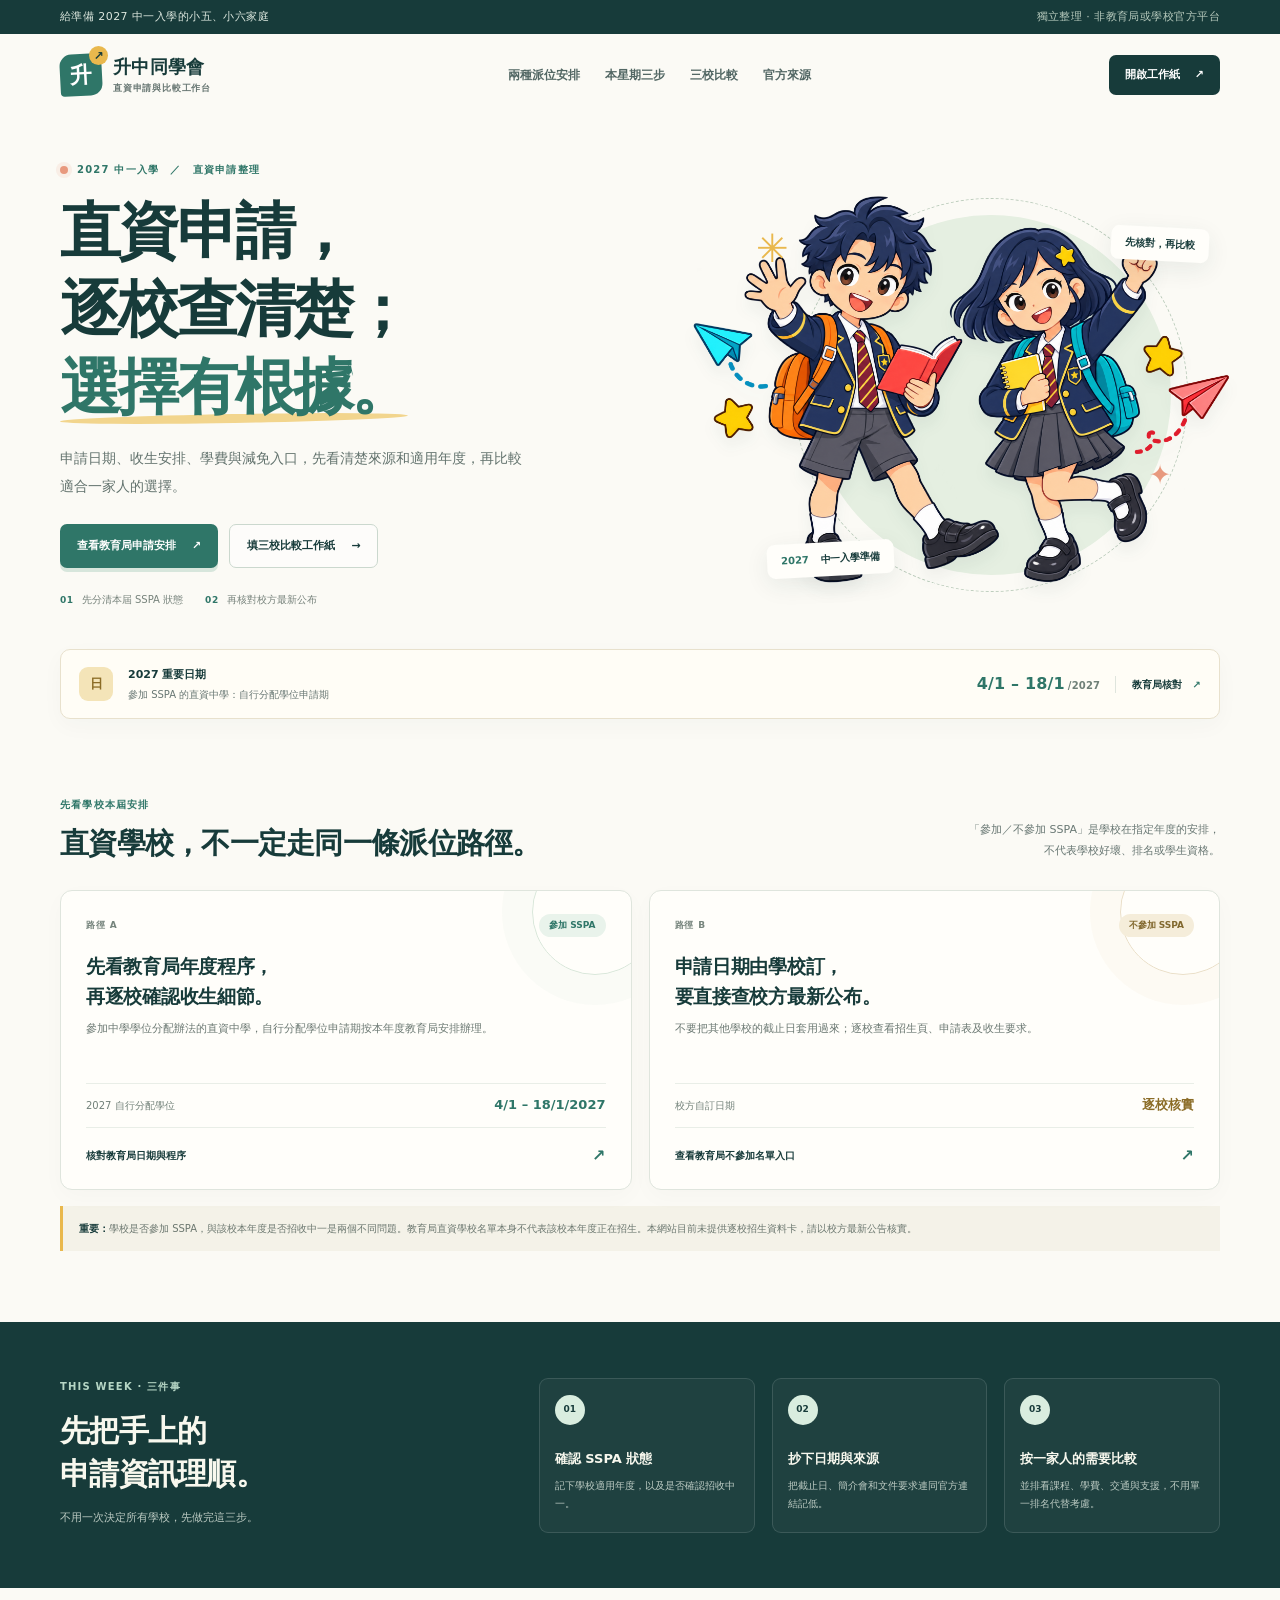
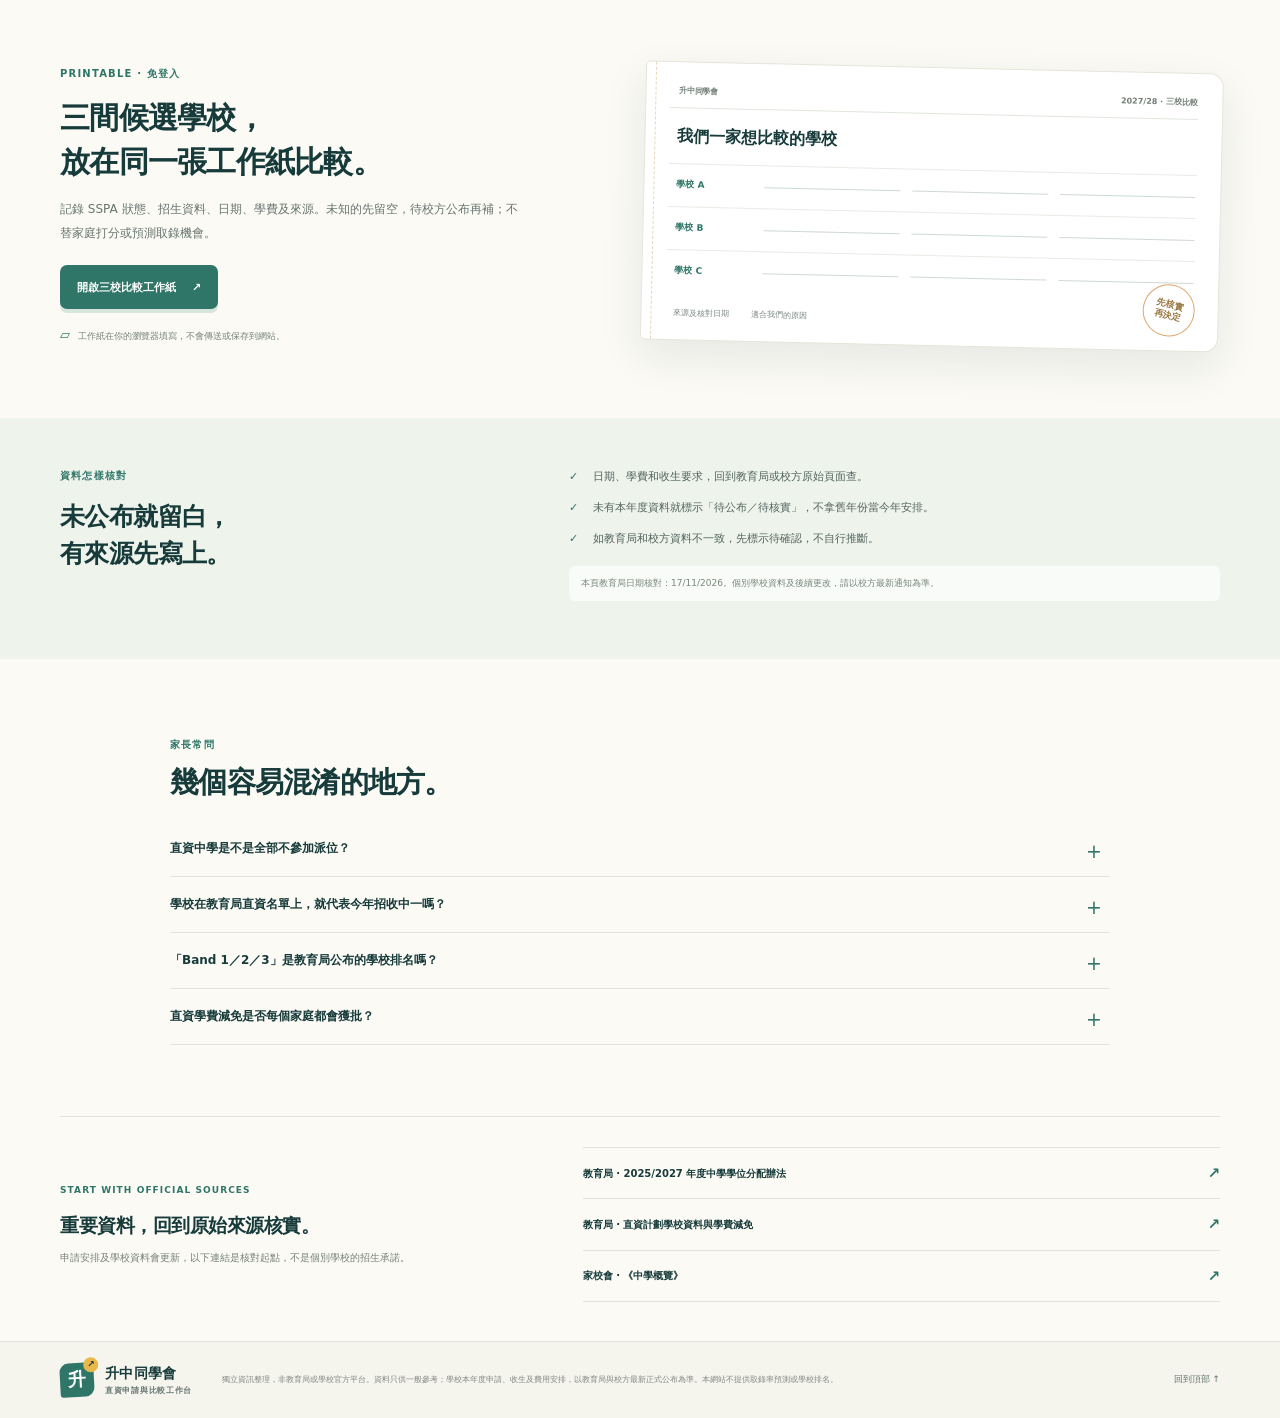
==== index.html @ 9f831167 "Launch DSS-focused secondary school hub" ====
<!doctype html>
<html lang="zh-Hant-HK">
<head>
  <meta charset="utf-8">
  <meta name="viewport" content="width=device-width, initial-scale=1">
  <meta name="theme-color" content="#173b3a">
  <meta name="description" content="整理 2027 中一直資申請安排，分清參加與不參加 SSPA 的學校，核對日期、收生及學費來源，再用三校比較工作紙整理一家人的選擇。">
  <meta property="og:title" content="2027 直資中一申請與比較｜升中同學會">
  <meta property="og:description" content="直資申請有次序，升中選擇有根據。先分清本屆派位安排，再逐校核對官方資料。">
  <meta property="og:type" content="website">
  <title>2027 直資中一申請｜日期與選校比較｜升中同學會</title>
  <link rel="icon" href="favicon.svg" type="image/svg+xml">
  <link rel="stylesheet" href="style.css">
  <script src="app.js" defer></script>
</head>
<body>
  <a class="skip-link" href="#main">跳至主要內容</a>
  <div class="topline"><div class="wrap topline-inner"><span>給準備 2027 中一入學的小五、小六家庭</span><span>獨立整理 · 非教育局或學校官方平台</span></div></div>
  <header class="site-header wrap">
    <a class="brand" href="#top" aria-label="升中同學會首頁">
      <span class="brand-mark" aria-hidden="true">升<span>↗</span></span>
      <span class="brand-name">升中同學會<small>直資申請與比較工作台</small></span>
    </a>
    <nav class="main-nav" aria-label="主要導覽">
      <a href="#routes">兩種派位安排</a>
      <a href="#checklist">本星期三步</a>
      <a href="#worksheet">三校比較</a>
      <a href="#sources">官方來源</a>
    </nav>
    <a class="header-cta" href="worksheet.html">開啟工作紙 <span aria-hidden="true">↗</span></a>
  </header>

  <main id="main">
    <section class="hero wrap" id="top">
      <div class="hero-copy">
        <p class="eyebrow"><span class="eyebrow-dot"></span>2027 中一入學　／　直資申請整理</p>
        <h1>直資申請，<br>逐校查清楚；<br><em>選擇有根據。</em></h1>
        <p class="hero-lead">申請日期、收生安排、學費與減免入口，先看清楚來源和適用年度，再比較適合一家人的選擇。</p>
        <div class="hero-actions">
          <a class="button button-primary" href="https://www.edb.gov.hk/tc/edu-system/primary-secondary/spa-systems/secondary-spa/general-info/index.html" target="_blank" rel="noopener noreferrer">查看教育局申請安排 <span aria-hidden="true">↗</span></a>
          <a class="button button-quiet" href="worksheet.html">填三校比較工作紙 <span aria-hidden="true">→</span></a>
        </div>
        <div class="hero-proof"><span><b>01</b> 先分清本屆 SSPA 狀態</span><span><b>02</b> 再核對校方最新公布</span></div>
      </div>
      <div class="hero-art" aria-label="升中同學會吉祥物小朗與小晴插畫">
        <div class="art-disc"></div><span class="art-star star-a" aria-hidden="true">✳</span><span class="art-star star-b" aria-hidden="true">✦</span>
        <div class="art-note note-top">先核對，再比較</div>
        <img src="mascots.png" alt="升中同學會吉祥物小朗與小晴，背着書包一起出發。" width="2304" height="1536" fetchpriority="high">
        <div class="art-note note-bottom"><span>2027</span> 中一入學準備</div>
      </div>
    </section>

    <section class="deadline-bar wrap" aria-label="2027 年自行分配學位申請日期">
      <div class="deadline-icon" aria-hidden="true">日</div>
      <div class="deadline-copy"><strong>2027 重要日期</strong><span>參加 SSPA 的直資中學：自行分配學位申請期</span></div>
      <div class="deadline-date">4/1 – 18/1<span>/2027</span></div>
      <a href="https://www.edb.gov.hk/tc/edu-system/primary-secondary/spa-systems/secondary-spa/general-info/index.html" target="_blank" rel="noopener noreferrer" aria-label="到教育局核對 2027 年申請日期">教育局核對 <b aria-hidden="true">↗</b></a>
    </section>

    <section class="section wrap route-section" id="routes">
      <div class="section-head">
        <div><p class="eyebrow">先看學校本屆安排</p><h2>直資學校，<br class="mobile-only">不一定走同一條派位路徑。</h2></div>
        <p class="head-note">「參加／不參加 SSPA」是學校在指定年度的安排，<br class="desktop-only">不代表學校好壞、排名或學生資格。</p>
      </div>
      <div class="route-grid">
        <article class="route-card route-participating">
          <div class="route-card-top"><span class="route-number">路徑 A</span><span class="status-pill">參加 SSPA</span></div>
          <h3>先看教育局年度程序，<br>再逐校確認收生細節。</h3>
          <p>參加中學學位分配辦法的直資中學，自行分配學位申請期按本年度教育局安排辦理。</p>
          <div class="route-date"><span>2027 自行分配學位</span><strong>4/1 – 18/1/2027</strong></div>
          <a class="card-link" href="https://www.edb.gov.hk/tc/edu-system/primary-secondary/spa-systems/secondary-spa/general-info/index.html" target="_blank" rel="noopener noreferrer">核對教育局日期與程序 <span aria-hidden="true">↗</span></a>
        </article>
        <article class="route-card route-independent">
          <div class="route-card-top"><span class="route-number">路徑 B</span><span class="status-pill">不參加 SSPA</span></div>
          <h3>申請日期由學校訂，<br>要直接查校方最新公布。</h3>
          <p>不要把其他學校的截止日套用過來；逐校查看招生頁、申請表及收生要求。</p>
          <div class="route-date"><span>校方自訂日期</span><strong>逐校核實</strong></div>
          <a class="card-link" href="https://www.edb.gov.hk/tc/edu-system/primary-secondary/spa-systems/secondary-spa/general-info/index.html" target="_blank" rel="noopener noreferrer">查看教育局不參加名單入口 <span aria-hidden="true">↗</span></a>
        </article>
      </div>
      <p class="scope-note"><strong>重要：</strong>學校是否參加 SSPA，與該校本年度是否招收中一是兩個不同問題。教育局直資學校名單本身不代表該校本年度正在招生。本網站目前未提供逐校招生資料卡，請以校方最新公告核實。</p>
    </section>

    <section class="steps-band" id="checklist">
      <div class="wrap steps-content">
        <div class="steps-intro"><p class="eyebrow eyebrow-light">THIS WEEK · 三件事</p><h2>先把手上的<br>申請資訊理順。</h2><p>不用一次決定所有學校，先做完這三步。</p></div>
        <ol class="step-list">
          <li><span>01</span><div><h3>確認 SSPA 狀態</h3><p>記下學校適用年度，以及是否確認招收中一。</p></div></li>
          <li><span>02</span><div><h3>抄下日期與來源</h3><p>把截止日、簡介會和文件要求連同官方連結記低。</p></div></li>
          <li><span>03</span><div><h3>按一家人的需要比較</h3><p>並排看課程、學費、交通與支援，不用單一排名代替考慮。</p></div></li>
        </ol>
      </div>
    </section>

    <section class="section wrap worksheet-section" id="worksheet">
      <div class="worksheet-copy"><p class="eyebrow">PRINTABLE · 免登入</p><h2>三間候選學校，<br>放在同一張工作紙比較。</h2><p>記錄 SSPA 狀態、招生資料、日期、學費及來源。未知的先留空，待校方公布再補；不替家庭打分或預測取錄機會。</p><a class="button button-primary" href="worksheet.html">開啟三校比較工作紙 <span aria-hidden="true">↗</span></a><p class="privacy-note"><span aria-hidden="true">▱</span> 工作紙在你的瀏覽器填寫，不會傳送或保存到網站。</p></div>
      <div class="worksheet-preview" aria-hidden="true">
        <div class="paper-head"><span>升中同學會</span><span>2027/28 · 三校比較</span></div>
        <div class="paper-title">我們一家想比較的學校</div>
        <div class="paper-row"><span>學校 A</span><i></i><i></i><i></i></div>
        <div class="paper-row"><span>學校 B</span><i></i><i></i><i></i></div>
        <div class="paper-row"><span>學校 C</span><i></i><i></i><i></i></div>
        <div class="paper-foot"><span>來源及核對日期</span><span>適合我們的原因</span></div>
        <span class="paper-stamp">先核實<br>再決定</span>
      </div>
    </section>

    <section class="verification-section">
      <div class="wrap verification-grid">
        <div><p class="eyebrow">資料怎樣核對</p><h2>未公布就留白，<br>有來源先寫上。</h2></div>
        <div class="verification-points">
          <p><span>✓</span> 日期、學費和收生要求，回到教育局或校方原始頁面查。</p>
          <p><span>✓</span> 未有本年度資料就標示「待公布／待核實」，不拿舊年份當今年安排。</p>
          <p><span>✓</span> 如教育局和校方資料不一致，先標示待確認，不自行推斷。</p>
          <p class="verified-date">本頁教育局日期核對：17/11/2026。個別學校資料及後續更改，請以校方最新通知為準。</p>
        </div>
      </div>
    </section>

    <section class="section wrap faq-section" id="faq">
      <div class="section-head"><div><p class="eyebrow">家長常問</p><h2>幾個容易混淆的地方。</h2></div></div>
      <div class="faq-list">
        <details><summary>直資中學是不是全部不參加派位？</summary><p>不是。直資中學可以參加或不參加中學學位分配辦法（SSPA）。要按指定年度教育局名單及學校公告逐校確認。</p></details>
        <details><summary>學校在教育局直資名單上，就代表今年招收中一嗎？</summary><p>不代表。學校是否提供本年度中一學額、是否正在招生，須另外查閱校方本年度公布。</p></details>
        <details><summary>「Band 1／2／3」是教育局公布的學校排名嗎？</summary><p>不是官方學校排名；坊間學校 Banding 亦不可與學生在派位機制內的組別混為一談。比較時可按課程、家庭需要、學費、地點及支援等條件逐項看。</p></details>
        <details><summary>直資學費減免是否每個家庭都會獲批？</summary><p>教育局要求直資學校設立學費減免和獎助學金計劃，但申請資格及校方程序各有不同。請查閱個別學校的最新計劃資料；本網站不推斷任何家庭的批核結果。</p></details>
      </div>
    </section>

    <section class="source-section wrap" id="sources">
      <div><p class="eyebrow">START WITH OFFICIAL SOURCES</p><h2>重要資料，回到原始來源核實。</h2><p>申請安排及學校資料會更新，以下連結是核對起點，不是個別學校的招生承諾。</p></div>
      <div class="source-links">
        <a href="https://www.edb.gov.hk/tc/edu-system/primary-secondary/spa-systems/secondary-spa/general-info/index.html" target="_blank" rel="noopener noreferrer"><span>教育局 · 2025/2027 年度中學學位分配辦法</span><b aria-hidden="true">↗</b></a>
        <a href="https://www.edb.gov.hk/tc/edu-system/primary-secondary/applicable-to-primary-secondary/direct-subsidy-scheme/info-sch.html" target="_blank" rel="noopener noreferrer"><span>教育局 · 直資計劃學校資料與學費減免</span><b aria-hidden="true">↗</b></a>
        <a href="https://www.chsc.hk/secondary/" target="_blank" rel="noopener noreferrer"><span>家校會 · 《中學概覽》</span><b aria-hidden="true">↗</b></a>
      </div>
    </section>
  </main>

  <footer class="site-footer">
    <div class="wrap footer-inner">
      <a class="brand footer-brand" href="#top"><span class="brand-mark" aria-hidden="true">升<span>↗</span></span><span class="brand-name">升中同學會<small>直資申請與比較工作台</small></span></a>
      <p>獨立資訊整理，非教育局或學校官方平台。資料只供一般參考；學校本年度申請、收生及費用安排，以教育局與校方最新正式公布為準。本網站不提供取錄率預測或學校排名。</p>
      <a class="back-top" href="#top">回到頂部 ↑</a>
    </div>
  </footer>
</body>
</html>
---- style.css ----
@charset "UTF-8";
:root{--ink:#173b3a;--ink-2:#264b48;--jade:#2f7668;--jade-dark:#245f55;--mint:#e8f1e9;--cream:#fbfaf5;--paper:#fffefa;--gold:#e9b84d;--muted:#687773;--line:#dfe5dd;--rose:#e8997e;--shadow:0 16px 44px rgba(23,59,58,.09)}
*{box-sizing:border-box}html{scroll-behavior:smooth;scroll-padding-top:22px}body{margin:0;background:var(--cream);color:var(--ink);font-family:system-ui,-apple-system,"Noto Sans TC","Noto Sans HK","PingFang TC","Microsoft JhengHei",sans-serif;font-size:15px;line-height:1.75}a{color:inherit;text-decoration:none}button,input,textarea{font:inherit}a:focus-visible,button:focus-visible,input:focus-visible,textarea:focus-visible,summary:focus-visible{outline:3px solid var(--gold);outline-offset:4px}.wrap{width:min(1160px,calc(100% - 56px));margin-inline:auto}.skip-link{position:absolute;z-index:10;top:-70px;left:12px;padding:9px 13px;background:var(--ink);color:white;border-radius:6px}.skip-link:focus{top:10px}.topline{background:var(--ink);color:#dce7de;font-size:11px;letter-spacing:.04em}.topline-inner{min-height:34px;display:flex;align-items:center;justify-content:space-between;gap:12px}.topline-inner span:last-child{color:#b6c9bc}.site-header{height:82px;display:flex;align-items:center;justify-content:space-between;gap:26px}.brand{display:flex;align-items:center;gap:11px;flex:none}.brand-mark{position:relative;display:grid;place-items:center;width:42px;height:42px;border-radius:12px 12px 12px 4px;background:var(--jade);color:#fff;font-size:22px;font-weight:900;transform:rotate(-3deg)}.brand-mark>span{position:absolute;top:-7px;right:-7px;width:19px;height:19px;display:grid;place-items:center;background:var(--gold);border-radius:50%;font-size:12px;color:var(--ink);transform:rotate(3deg)}.brand-name{font-size:18px;line-height:1.3;font-weight:850;letter-spacing:.02em}.brand-name small{display:block;font-size:9px;letter-spacing:.09em;color:var(--muted);font-weight:600;margin-top:4px}.main-nav{display:flex;align-items:center;gap:25px;font-size:12px;font-weight:600;color:#526764}.main-nav a:hover,.source-links a:hover{color:var(--jade)}.header-cta{display:inline-flex;align-items:center;gap:15px;background:var(--ink);color:#fff;padding:10px 16px;border-radius:7px;font-size:11px;font-weight:700;white-space:nowrap}.header-cta:hover{background:var(--jade-dark)}
.hero{display:grid;grid-template-columns:1.04fr .96fr;align-items:center;gap:36px;padding-top:45px;padding-bottom:33px;min-height:464px}.eyebrow{margin:0 0 13px;color:var(--jade);font-size:10px;font-weight:800;letter-spacing:.12em;text-transform:uppercase}.hero .eyebrow{display:flex;align-items:center;gap:9px}.eyebrow-dot{width:8px;height:8px;border-radius:50%;background:var(--rose);box-shadow:0 0 0 4px #e8997e20}.hero h1{font-size:clamp(42px,5.1vw,61px);font-weight:900;letter-spacing:-.045em;line-height:1.28;margin:0 0 18px}.hero h1 em{position:relative;font-style:normal;color:var(--jade)}.hero h1 em:after{content:"";position:absolute;z-index:-1;left:0;right:2px;bottom:-1px;height:9px;background:#f2d58d;border-radius:50%;transform:rotate(-1deg)}.hero-lead{max-width:465px;font-size:14px;color:#63736e;line-height:2;margin:0 0 24px}.hero-actions{display:flex;align-items:center;gap:11px;flex-wrap:wrap}.button{display:inline-flex;align-items:center;justify-content:center;gap:16px;min-height:44px;padding:11px 17px;border-radius:7px;font-size:11px;font-weight:750;transition:transform .18s,background .18s}.button:hover{transform:translateY(-2px)}.button-primary{background:var(--jade);color:white;box-shadow:0 4px 0 #d7e6dc}.button-primary:hover{background:var(--jade-dark)}.button-quiet{border:1px solid #cbd8ce;background:#ffffff8c;color:var(--ink)}.hero-proof{display:flex;gap:22px;margin-top:23px;color:#76827b;font-size:10px}.hero-proof b{color:var(--jade);font-size:9px;letter-spacing:.06em;margin-right:5px}.hero-art{position:relative;display:grid;place-items:center;min-width:0;min-height:365px;isolation:isolate}.hero-art img{position:relative;z-index:1;width:112%;max-width:590px;height:auto;margin-top:12px;filter:drop-shadow(0 10px 7px #173b3a0d)}.art-disc{position:absolute;z-index:-1;width:min(82%,360px);aspect-ratio:1;border-radius:50%;background:#e5efe1;right:9%;top:8%}.art-disc:after{content:"";position:absolute;inset:-17px;border:1px dashed #bdcdbd;border-radius:50%;transform:rotate(16deg)}.art-star{position:absolute;color:var(--gold);z-index:2}.star-a{font-size:39px;top:8%;left:14%}.star-b{font-size:27px;right:9%;bottom:22%;color:var(--rose)}.art-note{position:absolute;z-index:2;padding:8px 14px;border-radius:8px;background:#fffefa;box-shadow:0 7px 24px #193d3915;font-size:10px;font-weight:750;white-space:nowrap}.note-top{top:11%;right:2%;transform:rotate(3deg)}.note-bottom{bottom:3%;left:16%;transform:rotate(-3deg)}.note-bottom span{color:var(--jade);margin-right:8px}
.deadline-bar{display:flex;align-items:center;gap:15px;padding:15px 18px;margin-top:8px;border:1px solid #e8e1cd;border-radius:10px;background:#fffdf6;box-shadow:0 7px 22px #173b3a08}.deadline-icon{width:34px;height:34px;display:grid;place-items:center;flex:none;border-radius:9px;background:#f4e4b8;color:#8b6c26;font-size:13px;font-weight:900}.deadline-copy{display:flex;flex-direction:column;gap:1px;flex:1}.deadline-copy strong{font-size:11px}.deadline-copy span{font-size:10px;color:var(--muted)}.deadline-date{font-size:16px;font-weight:850;letter-spacing:.01em;white-space:nowrap;color:var(--jade)}.deadline-date span{font-size:10px;margin-left:3px;color:#708078}.deadline-bar>a{font-size:10px;font-weight:700;white-space:nowrap;border-left:1px solid var(--line);padding-left:16px}.deadline-bar>a b{color:var(--jade);margin-left:7px}
.section{padding-top:77px;padding-bottom:71px}.section-head{display:flex;justify-content:space-between;align-items:end;gap:24px;margin-bottom:25px}.section-head .eyebrow{margin-bottom:8px}h2{font-size:29px;line-height:1.48;letter-spacing:-.025em;margin:0;font-weight:850}.head-note{margin:0 0 3px;font-size:11px;line-height:1.9;color:var(--muted);text-align:right}.mobile-only{display:none}.route-grid{display:grid;grid-template-columns:1fr 1fr;gap:17px}.route-card{position:relative;overflow:hidden;padding:23px 25px 19px;border:1px solid var(--line);border-radius:12px;background:var(--paper);box-shadow:0 7px 23px #173b3a06}.route-card:before{position:absolute;content:"";width:124px;height:124px;border:1px solid #d9e7da;border-radius:50%;right:-27px;top:-42px;box-shadow:0 0 0 15px #fff0,0 0 0 30px #e6efe733}.route-independent:before{border-color:#eadfc8;box-shadow:0 0 0 15px #fff0,0 0 0 30px #f4ead733}.route-card-top{position:relative;display:flex;align-items:center;justify-content:space-between;gap:10px;margin-bottom:15px}.route-number{font-size:9px;font-weight:800;letter-spacing:.1em;color:#76847c;text-transform:uppercase}.status-pill{padding:4px 10px;border-radius:30px;background:#e9f3eb;color:var(--jade);font-size:9px;font-weight:800}.route-independent .status-pill{background:#f5edda;color:#82692f}.route-card h3{position:relative;font-size:19px;line-height:1.55;letter-spacing:-.015em;margin:0 0 8px}.route-card>p{position:relative;max-width:430px;min-height:48px;color:#6c7973;font-size:11px;line-height:1.9;margin:0 0 16px}.route-date{display:flex;align-items:center;justify-content:space-between;gap:12px;padding:10px 0;border-top:1px solid #e9eee7;border-bottom:1px solid #e9eee7}.route-date span{font-size:10px;color:#718078}.route-date strong{font-size:13px;color:var(--jade)}.route-independent .route-date strong{color:#8b6c26}.card-link{display:flex;align-items:center;justify-content:space-between;gap:12px;padding-top:14px;font-size:10px;font-weight:750}.card-link span{font-size:16px;color:var(--jade)}.scope-note{padding:13px 16px;margin:16px 0 0;border-left:3px solid var(--gold);background:#f4f2e8;color:#6b776f;font-size:10px;line-height:1.9}.scope-note strong{color:var(--ink)}
.steps-band{background:var(--ink);color:#f8f8ee}.steps-content{display:grid;grid-template-columns:.75fr 1.25fr;gap:70px;padding-top:56px;padding-bottom:55px}.eyebrow-light{color:#b6d6c5}.steps-intro h2{font-size:30px;line-height:1.45}.steps-intro>p:last-child{font-size:11px;color:#bdcbc3;margin:12px 0 0}.step-list{list-style:none;margin:0;padding:0;display:grid;grid-template-columns:repeat(3,1fr);gap:17px}.step-list li{display:flex;flex-direction:column;gap:23px;min-height:155px;padding:16px 15px;border:1px solid #ffffff20;border-radius:9px;background:#ffffff09}.step-list li>span{display:grid;place-items:center;width:30px;height:30px;border-radius:50%;background:#d9eddf;color:var(--ink);font-size:9px;font-weight:900}.step-list h3{font-size:13px;margin:0 0 6px}.step-list p{font-size:10px;line-height:1.85;color:#bdcbc3;margin:0}
.worksheet-section{display:grid;grid-template-columns:.95fr 1.05fr;align-items:center;gap:60px}.worksheet-copy h2{font-size:30px;margin-bottom:13px}.worksheet-copy>p:not(.eyebrow):not(.privacy-note){max-width:460px;color:#677570;font-size:12px;line-height:2;margin:0 0 20px}.privacy-note{margin:15px 0 0;font-size:9px;color:#74827a}.privacy-note span{color:var(--jade);font-size:13px;margin-right:5px}.worksheet-preview{position:relative;min-height:277px;padding:22px 24px 19px;background:#fff;border:1px solid #e5e6da;border-radius:5px 14px 14px 5px;box-shadow:var(--shadow);transform:rotate(1.3deg)}.worksheet-preview:before{content:"";position:absolute;left:9px;top:0;bottom:0;border-left:1px dashed #e6d7bb}.paper-head{display:flex;justify-content:space-between;border-bottom:1px solid #dfe7dd;padding:0 0 9px 8px;color:#728078;font-size:8px;font-weight:750}.paper-title{padding:14px 0 13px 8px;font-size:16px;font-weight:850}.paper-row{display:grid;grid-template-columns:76px 1fr 1fr 1fr;gap:12px;align-items:center;min-height:43px;border-top:1px solid #e9ece5;padding-left:8px}.paper-row span{font-size:9px;font-weight:750;color:var(--jade)}.paper-row i{height:1px;background:#cfd9d1}.paper-foot{display:flex;gap:22px;padding:14px 0 0 8px;color:#7d8982;font-size:8px}.paper-stamp{position:absolute;right:23px;bottom:14px;display:grid;place-items:center;width:52px;height:52px;border:1px solid #dca76d;border-radius:50%;color:#9a7640;font-size:9px;font-weight:800;line-height:1.25;transform:rotate(12deg);text-align:center}
.verification-section{background:#eef3ec}.verification-grid{display:grid;grid-template-columns:.8fr 1.2fr;gap:75px;padding-top:49px;padding-bottom:48px}.verification-grid h2{font-size:25px}.verification-points p{position:relative;padding-left:24px;margin:0 0 10px;color:#52645e;font-size:11px;line-height:1.9}.verification-points p span{position:absolute;left:0;top:0;color:var(--jade);font-weight:900}.verification-points .verified-date{padding:9px 12px;margin-top:16px;border-radius:6px;background:#ffffffaa;color:#7a867d;font-size:9px}.faq-section{max-width:940px}.faq-section .section-head{margin-bottom:17px}.faq-list details{border-bottom:1px solid var(--line)}.faq-list summary{position:relative;list-style:none;cursor:pointer;padding:17px 35px 17px 0;font-size:12px;font-weight:750}.faq-list summary::-webkit-details-marker{display:none}.faq-list summary:after{content:"+";position:absolute;right:8px;top:14px;color:var(--jade);font-size:19px;font-weight:500}.faq-list details[open] summary:after{content:"−"}.faq-list details p{max-width:810px;margin:0;padding:0 35px 18px 0;color:#697771;font-size:11px;line-height:2}
.source-section{display:grid;grid-template-columns:.86fr 1.14fr;align-items:center;gap:42px;padding-top:30px;padding-bottom:39px;border-top:1px solid var(--line)}.source-section .eyebrow{font-size:9px}.source-section h2{font-size:19px}.source-section>div:first-child>p:last-child{max-width:420px;margin:8px 0 0;color:#758078;font-size:10px;line-height:1.9}.source-links{display:grid;gap:0}.source-links a{display:flex;align-items:center;justify-content:space-between;gap:15px;padding:12px 0;border-bottom:1px solid var(--line);font-size:10px;font-weight:700}.source-links a:first-child{border-top:1px solid var(--line)}.source-links b{color:var(--jade);font-size:15px}.site-footer{border-top:1px solid var(--line);background:#f5f4ed}.footer-inner{display:flex;align-items:center;gap:30px;padding-top:21px;padding-bottom:21px}.footer-brand .brand-mark{width:34px;height:34px;font-size:18px;border-radius:9px 9px 9px 3px}.footer-brand .brand-mark>span{width:15px;height:15px;font-size:9px;top:-5px;right:-5px}.footer-brand .brand-name{font-size:14px}.footer-brand .brand-name small{font-size:8px}.footer-inner>p{flex:1;margin:0;color:#818980;font-size:8px;line-height:1.9}.back-top{font-size:9px;color:#61756d;white-space:nowrap}
@media(min-width:1450px){.hero{min-height:500px;padding-top:55px}.hero-art{min-height:405px}}
@media(max-width:940px){.wrap{width:min(100% - 44px,760px)}.site-header{height:76px;gap:14px}.main-nav{gap:14px;font-size:10px}.brand-name{font-size:16px}.header-cta{padding:9px 12px;gap:9px}.hero{gap:12px;min-height:405px}.hero h1{font-size:48px}.hero-art{min-height:310px}.hero-proof{gap:14px}.section{padding-top:62px;padding-bottom:58px}.steps-content{grid-template-columns:.65fr 1.35fr;gap:35px}.step-list{gap:10px}.step-list li{padding:13px 12px}.worksheet-section{gap:38px}.verification-grid{gap:40px}}
@media(max-width:680px){body{font-size:14px}.wrap{width:calc(100% - 36px)}.topline-inner{min-height:31px;font-size:8px;letter-spacing:0}.topline-inner span:last-child{display:none}.site-header{height:auto;min-height:69px;padding-top:13px;padding-bottom:12px;flex-wrap:wrap;gap:9px}.brand{gap:8px}.brand-mark{width:35px;height:35px;font-size:19px;border-radius:10px 10px 10px 3px}.brand-mark>span{width:16px;height:16px;font-size:10px;top:-5px;right:-5px}.brand-name{font-size:15px}.brand-name small{font-size:8px;letter-spacing:.04em;margin-top:2px}.header-cta{font-size:9px;padding:8px 10px;margin-left:auto}.main-nav{order:3;width:100%;overflow-x:auto;gap:19px;padding:5px 1px 3px;white-space:nowrap;scrollbar-width:none}.main-nav::-webkit-scrollbar{display:none}.main-nav a{font-size:9px}.hero{display:flex;flex-direction:column;gap:0;padding-top:35px;padding-bottom:22px;min-height:0}.hero-copy{width:100%;text-align:center}.hero .eyebrow{justify-content:center;font-size:8px;letter-spacing:.09em;margin-bottom:11px}.hero h1{font-size:42px;line-height:1.3;margin-bottom:14px;letter-spacing:-.04em}.hero-lead{font-size:11px;line-height:1.95;max-width:390px;margin:0 auto 17px}.hero-actions{justify-content:center;gap:8px}.button{min-height:41px;padding:10px 12px;font-size:9px;gap:9px}.hero-proof{justify-content:center;gap:12px;margin-top:15px;font-size:8px}.hero-proof b{font-size:8px;margin-right:3px}.hero-art{width:100%;min-height:245px;margin-top:2px}.hero-art img{width:min(106%,390px);margin-top:8px}.art-disc{width:70%;right:15%;top:8%}.art-disc:after{inset:-10px}.art-star.star-a{font-size:28px;top:7%;left:12%}.art-star.star-b{font-size:20px;right:7%;bottom:18%}.art-note{padding:6px 9px;font-size:8px;border-radius:6px}.note-top{top:10%;right:2%}.note-bottom{bottom:1%;left:16%}.deadline-bar{gap:9px;padding:11px 10px;margin-top:0;border-radius:8px;flex-wrap:wrap}.deadline-icon{width:29px;height:29px;font-size:11px}.deadline-copy{min-width:calc(100% - 130px)}.deadline-copy strong{font-size:9px}.deadline-copy span{font-size:8px;line-height:1.5}.deadline-date{font-size:13px;margin-left:auto}.deadline-date span{font-size:8px}.deadline-bar>a{width:100%;border-left:0;border-top:1px solid #e9e9dc;padding:8px 0 0 38px;font-size:8px}.section{padding-top:47px;padding-bottom:45px}.section-head{display:block;margin-bottom:17px}.section-head .eyebrow{font-size:8px;margin-bottom:7px}h2{font-size:23px;line-height:1.5}.mobile-only{display:block}.desktop-only{display:none}.head-note{text-align:left;margin-top:9px;font-size:9px}.route-grid{grid-template-columns:1fr;gap:11px}.route-card{padding:18px 17px 14px;border-radius:10px}.route-card-top{margin-bottom:10px}.route-number,.status-pill{font-size:8px}.route-card h3{font-size:16px;margin-bottom:6px}.route-card>p{min-height:0;font-size:9px;margin-bottom:12px}.route-date{padding:8px 0}.route-date span{font-size:8px}.route-date strong{font-size:11px}.card-link{padding-top:11px;font-size:9px}.scope-note{padding:10px 11px;margin-top:11px;font-size:8px;line-height:1.85}.steps-content{display:block;padding-top:36px;padding-bottom:34px}.steps-intro .eyebrow{font-size:8px}.steps-intro h2{font-size:24px}.steps-intro>p:last-child{font-size:9px;margin-top:6px}.step-list{grid-template-columns:1fr;gap:8px;margin-top:19px}.step-list li{display:grid;grid-template-columns:29px 1fr;align-items:center;gap:12px;min-height:0;padding:10px;border-radius:7px}.step-list li>span{width:27px;height:27px;font-size:8px}.step-list h3{font-size:11px;margin-bottom:3px}.step-list p{font-size:8px;line-height:1.7}.worksheet-section{grid-template-columns:1fr;gap:25px}.worksheet-copy h2{font-size:24px;margin-bottom:9px}.worksheet-copy>p:not(.eyebrow):not(.privacy-note){font-size:10px;line-height:1.9;margin-bottom:15px}.worksheet-copy .button{font-size:9px}.privacy-note{font-size:8px;margin-top:10px}.worksheet-preview{min-height:230px;padding:18px 19px 15px;transform:rotate(.5deg)}.paper-head{font-size:7px}.paper-title{font-size:13px;padding:11px 0}.paper-row{grid-template-columns:57px 1fr 1fr 1fr;gap:9px;min-height:37px}.paper-row span{font-size:8px}.paper-foot{font-size:7px;padding-top:11px}.paper-stamp{width:45px;height:45px;font-size:8px;right:17px;bottom:11px}.verification-grid{grid-template-columns:1fr;gap:16px;padding-top:34px;padding-bottom:31px}.verification-grid .eyebrow{font-size:8px}.verification-grid h2{font-size:22px}.verification-points p{padding-left:19px;margin-bottom:8px;font-size:9px;line-height:1.8}.verification-points p span{font-size:10px}.verification-points .verified-date{font-size:8px;margin-top:11px;padding:8px}.faq-section .section-head{margin-bottom:9px}.faq-list summary{padding:14px 27px 14px 0;font-size:10px}.faq-list summary:after{top:10px;right:5px;font-size:17px}.faq-list details p{padding:0 20px 14px 0;font-size:9px;line-height:1.9}.source-section{grid-template-columns:1fr;gap:16px;padding-top:25px;padding-bottom:27px}.source-section h2{font-size:16px}.source-section>div:first-child>p:last-child{font-size:8px}.source-links a{font-size:8px;padding:10px 0}.source-links b{font-size:13px}.footer-inner{display:grid;grid-template-columns:1fr auto;gap:10px 15px;padding-top:17px;padding-bottom:17px}.footer-brand .brand-name{font-size:12px}.footer-inner>p{grid-column:1 / -1;grid-row:2;font-size:7px}.back-top{grid-column:2;grid-row:1;font-size:8px}}
@media(prefers-reduced-motion:reduce){html{scroll-behavior:auto}*,*:before,*:after{transition:none!important}}

/* Three-school worksheet */
.worksheet-header{border-bottom:1px solid var(--line)}.worksheet-main{padding-top:35px;padding-bottom:35px}.worksheet-title-row{display:flex;align-items:end;justify-content:space-between;gap:22px;margin-bottom:19px}.worksheet-title-row h1{font-size:36px;line-height:1.3;letter-spacing:-.035em;margin:0 0 8px}.worksheet-lead{max-width:670px;color:#687771;font-size:11px;line-height:1.9;margin:0}.worksheet-actions{display:flex;gap:8px;align-items:center;flex:none}.worksheet-actions button{border:0;cursor:pointer}.worksheet-actions .button-quiet{box-shadow:none}.privacy-banner{display:flex;align-items:center;gap:12px;padding:10px 13px;margin-bottom:17px;background:#edf3eb;border-radius:7px;color:#586960;font-size:9px;line-height:1.8}.privacy-banner strong{flex:none;color:var(--jade);font-size:10px}.comparison-grid{display:grid;grid-template-columns:repeat(3,minmax(0,1fr));gap:13px}.school-sheet{min-width:0;padding:12px 14px 14px;border:1px solid #dce4dc;border-radius:9px;background:#fffefa}.school-sheet legend{padding:0 8px 0 0;font-size:11px;font-weight:850;color:var(--ink)}.school-sheet legend span{display:inline-grid;place-items:center;width:23px;height:23px;margin-right:5px;border-radius:50%;background:var(--jade);color:white;font-size:9px}.school-sheet label{display:block;margin-top:9px;color:#53645d;font-size:9px;font-weight:700;line-height:1.45}.school-sheet input,.school-sheet textarea{display:block;width:100%;margin-top:4px;padding:6px 7px;border:1px solid #e0e7df;border-radius:5px;background:#fbfcf8;color:var(--ink);font-size:9px;font-weight:400;line-height:1.55}.school-sheet input{height:31px}.school-sheet textarea{min-height:46px;resize:vertical}.school-sheet input::placeholder,.school-sheet textarea::placeholder{color:#9ba69e;font-size:8px}.worksheet-reminder{display:flex;gap:12px;padding:11px 13px;margin-top:14px;border-left:3px solid var(--gold);background:#f5f2e8;color:#68736d;font-size:9px;line-height:1.8}.worksheet-reminder strong{flex:none;color:var(--ink)}.worksheet-source{display:flex;gap:22px;flex-wrap:wrap;margin-top:14px}.worksheet-source a{font-size:9px;color:var(--jade);text-decoration:underline;text-underline-offset:3px}
@media(max-width:760px){.worksheet-main{padding-top:25px}.worksheet-title-row{display:block}.worksheet-title-row h1{font-size:29px}.worksheet-lead{font-size:10px}.worksheet-actions{margin-top:13px;flex-wrap:wrap}.worksheet-actions .button{font-size:9px}.comparison-grid{grid-template-columns:1fr;gap:10px}.school-sheet{padding:12px 13px}.school-sheet label{font-size:9px}.school-sheet input{height:34px}.school-sheet textarea{min-height:52px}.worksheet-reminder{font-size:8px}.worksheet-source{display:grid;gap:10px}}
@page{size:A4 landscape;margin:9mm}
@media print{body.worksheet-page{background:#fff;color:#111;font-size:9px;line-height:1.4;-webkit-print-color-adjust:exact;print-color-adjust:exact}.worksheet-page .skip-link,.worksheet-page .worksheet-header,.worksheet-page .screen-only,.worksheet-page .site-footer,.worksheet-page .worksheet-source{display:none!important}.worksheet-main{width:100%;max-width:none;margin:0;padding:0}.worksheet-title-row{display:block;margin:0 0 7px}.worksheet-title-row h1{font-size:19px;line-height:1.1;margin:0 0 4px}.worksheet-title-row .eyebrow{font-size:7px;margin-bottom:3px}.worksheet-lead{max-width:none;font-size:8px;line-height:1.4}.comparison-grid{grid-template-columns:repeat(3,minmax(0,1fr));gap:7px}.school-sheet{break-inside:avoid;padding:7px 8px;border:1px solid #9aa99f;border-radius:3px;background:#fff}.school-sheet legend{font-size:8px}.school-sheet legend span{width:17px;height:17px;font-size:7px;margin-right:3px}.school-sheet label{margin-top:5px;font-size:7px;line-height:1.2;color:#263c35}.school-sheet input,.school-sheet textarea{margin-top:2px;padding:2px 3px;border:0;border-bottom:1px solid #aeb9b0;border-radius:0;background:#fff;color:#111;font-size:7px;line-height:1.25;box-shadow:none}.school-sheet input{height:19px}.school-sheet textarea{height:29px;min-height:29px;resize:none;overflow:hidden;background-image:linear-gradient(transparent 94%,#dce2dc 95%);background-size:100% 14px}.school-sheet input::placeholder,.school-sheet textarea::placeholder{color:transparent}.worksheet-reminder{gap:7px;padding:6px 8px;margin-top:7px;border-left-width:2px;font-size:7px;line-height:1.35}.worksheet-reminder strong{font-size:7px}.worksheet-page a{color:inherit;text-decoration:none}}

@media print{.school-sheet textarea{height:43px;min-height:43px}.school-sheet label:last-of-type textarea{height:58px;min-height:58px}}
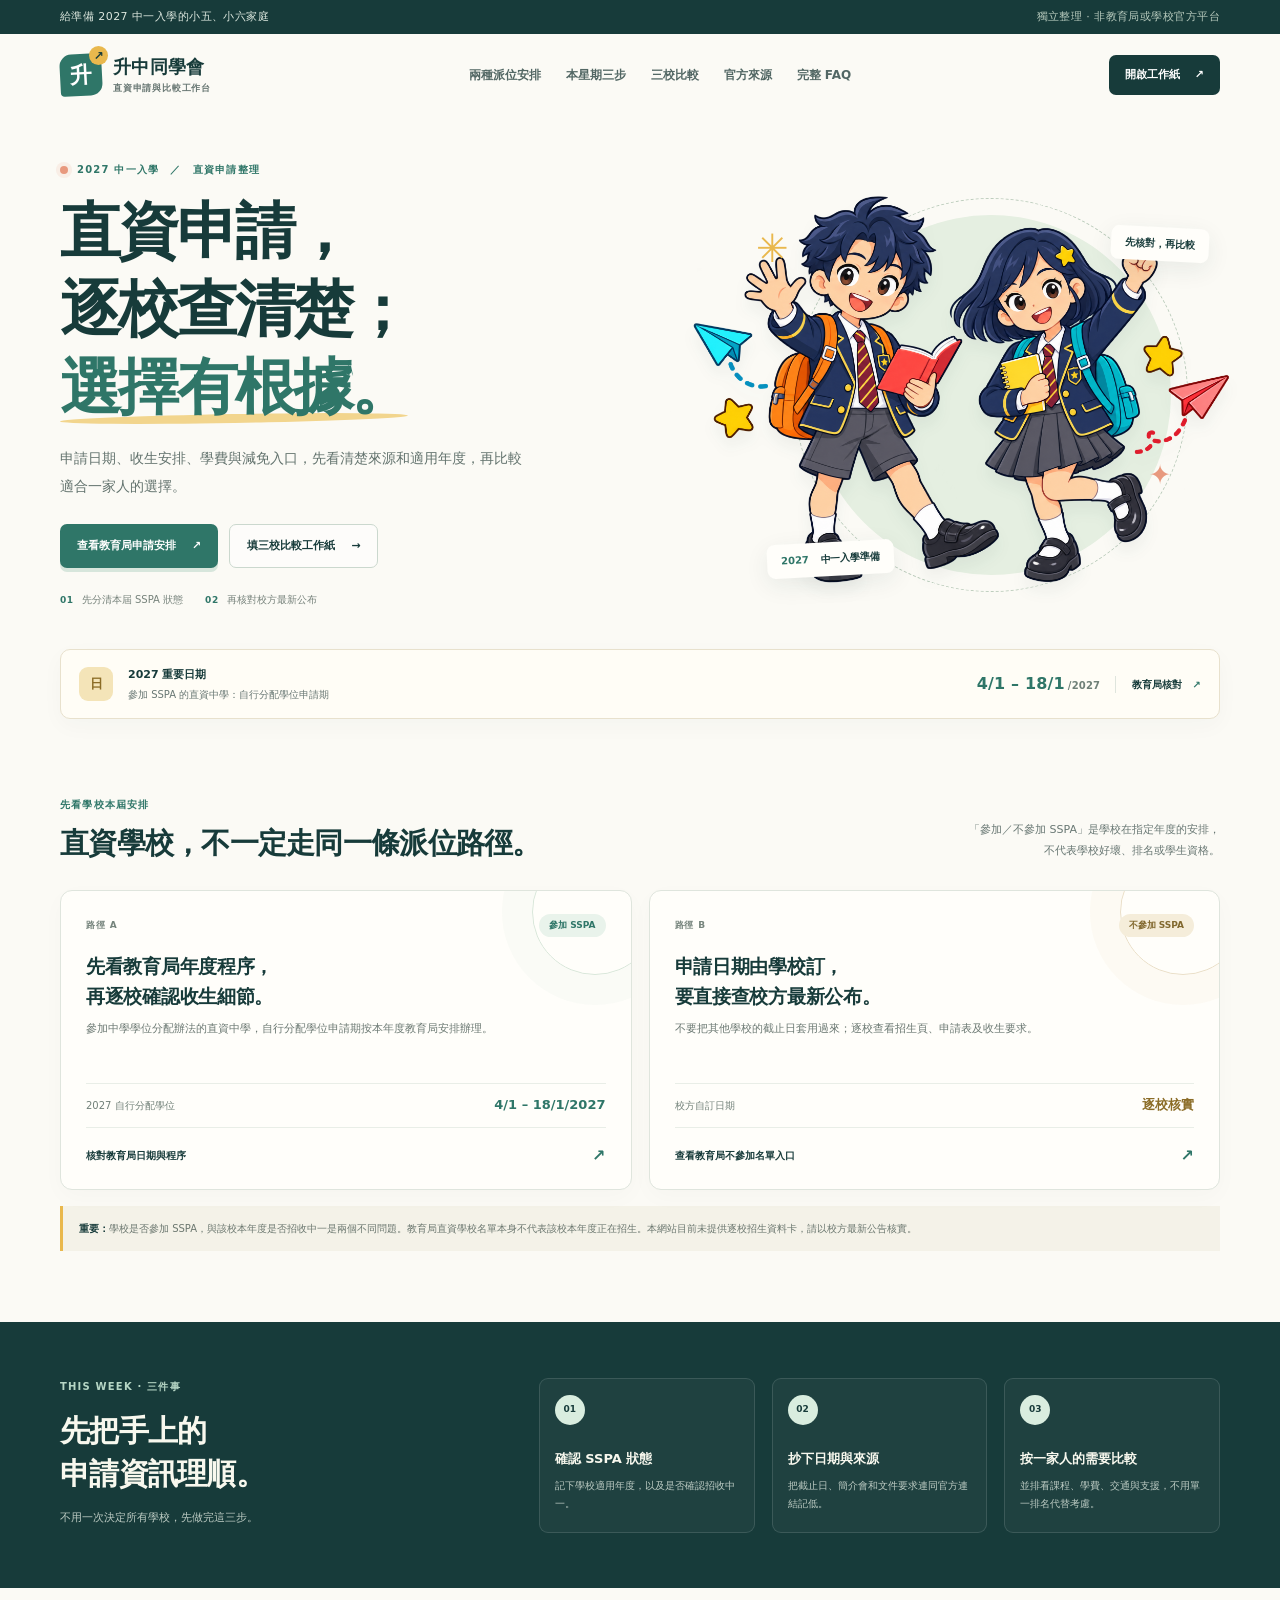
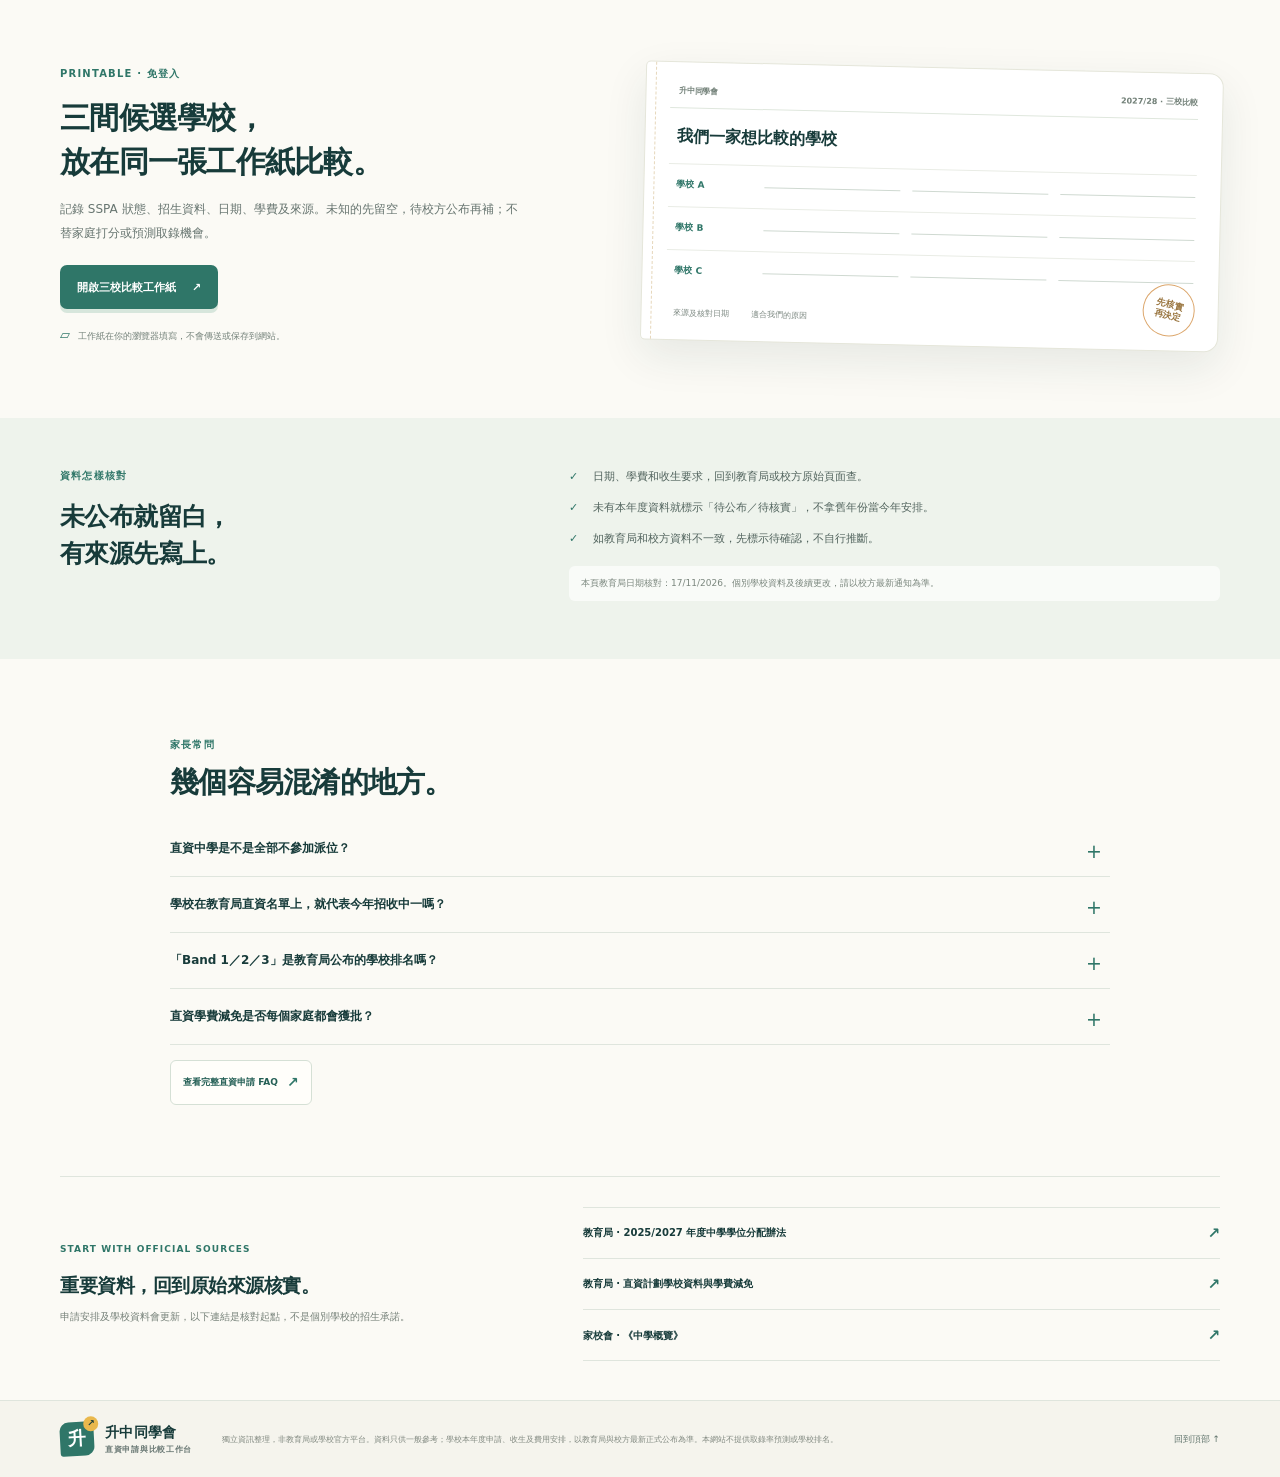
==== commit f0ecc5e3: "Add direct subsidy admissions FAQ" ====
--- a/index.html
+++ b/index.html
@@ -26,6 +26,7 @@
       <a href="#checklist">本星期三步</a>
       <a href="#worksheet">三校比較</a>
       <a href="#sources">官方來源</a>
+      <a href="faq.html">完整 FAQ</a>
     </nav>
     <a class="header-cta" href="worksheet.html">開啟工作紙 <span aria-hidden="true">↗</span></a>
   </header>
@@ -125,6 +126,7 @@
         <details><summary>「Band 1／2／3」是教育局公布的學校排名嗎？</summary><p>不是官方學校排名；坊間學校 Banding 亦不可與學生在派位機制內的組別混為一談。比較時可按課程、家庭需要、學費、地點及支援等條件逐項看。</p></details>
         <details><summary>直資學費減免是否每個家庭都會獲批？</summary><p>教育局要求直資學校設立學費減免和獎助學金計劃，但申請資格及校方程序各有不同。請查閱個別學校的最新計劃資料；本網站不推斷任何家庭的批核結果。</p></details>
       </div>
+      <a class="faq-more" href="faq.html">查看完整直資申請 FAQ <span aria-hidden="true">↗</span></a>
     </section>
 
     <section class="source-section wrap" id="sources">
--- a/style.css
+++ b/style.css
@@ -20,3 +20,14 @@
 @media print{body.worksheet-page{background:#fff;color:#111;font-size:9px;line-height:1.4;-webkit-print-color-adjust:exact;print-color-adjust:exact}.worksheet-page .skip-link,.worksheet-page .worksheet-header,.worksheet-page .screen-only,.worksheet-page .site-footer,.worksheet-page .worksheet-source{display:none!important}.worksheet-main{width:100%;max-width:none;margin:0;padding:0}.worksheet-title-row{display:block;margin:0 0 7px}.worksheet-title-row h1{font-size:19px;line-height:1.1;margin:0 0 4px}.worksheet-title-row .eyebrow{font-size:7px;margin-bottom:3px}.worksheet-lead{max-width:none;font-size:8px;line-height:1.4}.comparison-grid{grid-template-columns:repeat(3,minmax(0,1fr));gap:7px}.school-sheet{break-inside:avoid;padding:7px 8px;border:1px solid #9aa99f;border-radius:3px;background:#fff}.school-sheet legend{font-size:8px}.school-sheet legend span{width:17px;height:17px;font-size:7px;margin-right:3px}.school-sheet label{margin-top:5px;font-size:7px;line-height:1.2;color:#263c35}.school-sheet input,.school-sheet textarea{margin-top:2px;padding:2px 3px;border:0;border-bottom:1px solid #aeb9b0;border-radius:0;background:#fff;color:#111;font-size:7px;line-height:1.25;box-shadow:none}.school-sheet input{height:19px}.school-sheet textarea{height:29px;min-height:29px;resize:none;overflow:hidden;background-image:linear-gradient(transparent 94%,#dce2dc 95%);background-size:100% 14px}.school-sheet input::placeholder,.school-sheet textarea::placeholder{color:transparent}.worksheet-reminder{gap:7px;padding:6px 8px;margin-top:7px;border-left-width:2px;font-size:7px;line-height:1.35}.worksheet-reminder strong{font-size:7px}.worksheet-page a{color:inherit;text-decoration:none}}
 
 @media print{.school-sheet textarea{height:43px;min-height:43px}.school-sheet label:last-of-type textarea{height:58px;min-height:58px}}
+
+/* Decorative illustration edges must not widen the document on tablets. */
+body{overflow-x:clip}
+html{overflow-x:clip}
+
+
+/* Full FAQ page */
+.faq-site-header .main-nav a[aria-current="page"]{color:var(--jade);font-weight:850}.faq-site-header .main-nav a[aria-current="page"]:after{content:"";display:block;height:2px;margin-top:4px;border-radius:2px;background:var(--gold)}
+.faq-page-main{padding-bottom:48px}.faq-page-hero{display:grid;grid-template-columns:1.25fr .75fr;align-items:center;gap:50px;padding-top:52px;padding-bottom:44px}.faq-page-hero .eyebrow{display:flex;align-items:center;gap:9px}.faq-page-hero h1{max-width:700px;margin:0 0 16px;font-size:clamp(35px,4.4vw,52px);font-weight:900;letter-spacing:-.045em;line-height:1.35}.faq-page-hero h1 em{font-style:normal;color:var(--jade)}.faq-page-lead{max-width:650px;margin:0;color:#63736e;font-size:13px;line-height:2}.faq-page-actions{display:flex;flex-wrap:wrap;gap:10px;margin-top:21px}.faq-year-card{padding:20px 22px;border:1px solid #e7e1cd;border-radius:12px;background:#fffdf6;box-shadow:0 10px 30px #173b3a08}.faq-card-label{display:block;margin-bottom:12px;color:#8a713d;font-size:9px;font-weight:850;letter-spacing:.09em}.faq-year-card>div{display:flex;align-items:baseline;justify-content:space-between;gap:12px;padding:10px 0;border-top:1px solid #ece8d8}.faq-year-card small{color:#68766e;font-size:10px}.faq-year-card strong{color:var(--jade);font-size:15px;white-space:nowrap}.faq-year-card p{margin:12px 0 0;color:#768078;font-size:9px;line-height:1.85}.faq-page-content{max-width:930px;padding-top:24px}.faq-page-heading{display:flex;align-items:end;justify-content:space-between;gap:20px;margin-bottom:18px}.faq-page-heading .eyebrow{margin-bottom:4px}.faq-page-heading h2{font-size:27px}.faq-page-heading>p{margin:0;color:#77837b;font-size:9px;line-height:1.8;text-align:right}.faq-page-list{border-top:1px solid var(--line)}.faq-page-list details{background:#fffefa}.faq-page-list details[open]{background:#fffef9}.faq-page-list summary{display:flex;align-items:flex-start;gap:12px;padding:17px 38px 17px 3px;font-size:12px;line-height:1.7}.faq-page-list summary:after{top:14px;right:7px}.faq-index{display:grid;place-items:center;flex:none;width:24px;height:24px;border-radius:50%;background:#e8f1e9;color:var(--jade);font-size:8px;font-weight:900;letter-spacing:.02em}.faq-page-list details[open] .faq-index{background:var(--jade);color:#fff}.faq-page-list .faq-answer{padding:0 38px 19px 39px}.faq-page-list .faq-answer>p{max-width:790px;margin:0 0 10px;color:#63736e;font-size:11px;line-height:1.95}.faq-page-list .faq-answer>p:last-child{margin-bottom:0}.faq-page-list .faq-answer strong{color:var(--ink)}.faq-citations{display:flex;align-items:center;flex-wrap:wrap;gap:7px 14px;margin-top:12px;padding-top:10px;border-top:1px solid #e9eee7}.faq-citations>span{color:#879188;font-size:8px;font-weight:800;letter-spacing:.04em}.faq-citations a{color:var(--jade-dark);font-size:9px;font-weight:700;text-decoration:underline;text-underline-offset:3px}.faq-citations a:hover{color:#173b3a}.faq-page-list .faq-answer>p.faq-caution{margin-top:11px;padding:10px 12px;border-left:3px solid var(--gold);border-radius:0 5px 5px 0;background:#f6f1df;color:#6b6656;font-size:9px}.faq-page-list .faq-answer>p.faq-source-note{margin-top:9px;color:#7a857d;font-size:9px}.faq-bottom-note{margin-top:28px;padding:17px 19px;border:1px solid #dfe8dc;border-radius:9px;background:#eef3ec}.faq-bottom-note>strong{font-size:11px}.faq-bottom-note p{max-width:800px;margin:7px 0 9px;color:#5c6d64;font-size:9px;line-height:1.9}.faq-bottom-note a{color:var(--jade-dark);font-size:9px;font-weight:800}.faq-bottom-note a span{margin-left:5px}.faq-more{display:inline-flex;align-items:center;gap:9px;margin-top:15px;padding:9px 12px;border:1px solid #d5e0d5;border-radius:6px;background:#fffefa;color:var(--jade-dark);font-size:9px;font-weight:800}.faq-more span{color:var(--jade);font-size:14px}
+@media(max-width:940px){.faq-page-hero{gap:30px;padding-top:39px}.faq-year-card{padding:17px 16px}}
+@media(max-width:680px){.faq-page-main{padding-bottom:33px}.faq-page-hero{grid-template-columns:1fr;gap:22px;padding-top:31px;padding-bottom:28px}.faq-page-hero .eyebrow{justify-content:flex-start;font-size:8px}.faq-page-hero h1{font-size:34px;line-height:1.4;margin-bottom:11px}.faq-page-lead{font-size:10px;line-height:1.9}.faq-page-actions{margin-top:15px;gap:8px}.faq-page-actions .button{font-size:9px}.faq-year-card{padding:14px 15px}.faq-card-label{margin-bottom:8px;font-size:8px}.faq-year-card>div{padding:8px 0}.faq-year-card small{font-size:9px}.faq-year-card strong{font-size:13px}.faq-year-card p{margin-top:8px;font-size:8px}.faq-page-content{padding-top:10px}.faq-page-heading{display:block;margin-bottom:10px}.faq-page-heading h2{font-size:22px}.faq-page-heading>p{margin-top:5px;font-size:8px;text-align:left}.faq-page-list summary{gap:9px;padding:13px 29px 13px 1px;font-size:10px;line-height:1.75}.faq-page-list summary:after{top:10px;right:3px;font-size:16px}.faq-index{width:22px;height:22px;font-size:7px}.faq-page-list .faq-answer{padding:0 18px 15px 32px}.faq-page-list .faq-answer>p{margin-bottom:8px;font-size:9px;line-height:1.9}.faq-citations{gap:7px 11px;margin-top:9px;padding-top:8px}.faq-citations>span{width:100%;font-size:7px}.faq-citations a{font-size:8px;line-height:1.7}.faq-page-list .faq-answer>p.faq-caution{padding:8px 9px;font-size:8px}.faq-page-list .faq-answer>p.faq-source-note{font-size:8px}.faq-bottom-note{margin-top:19px;padding:13px 13px}.faq-bottom-note>strong{font-size:10px}.faq-bottom-note p,.faq-bottom-note a{font-size:8px}.faq-more{font-size:8px}.faq-site-header .main-nav{gap:15px}}
